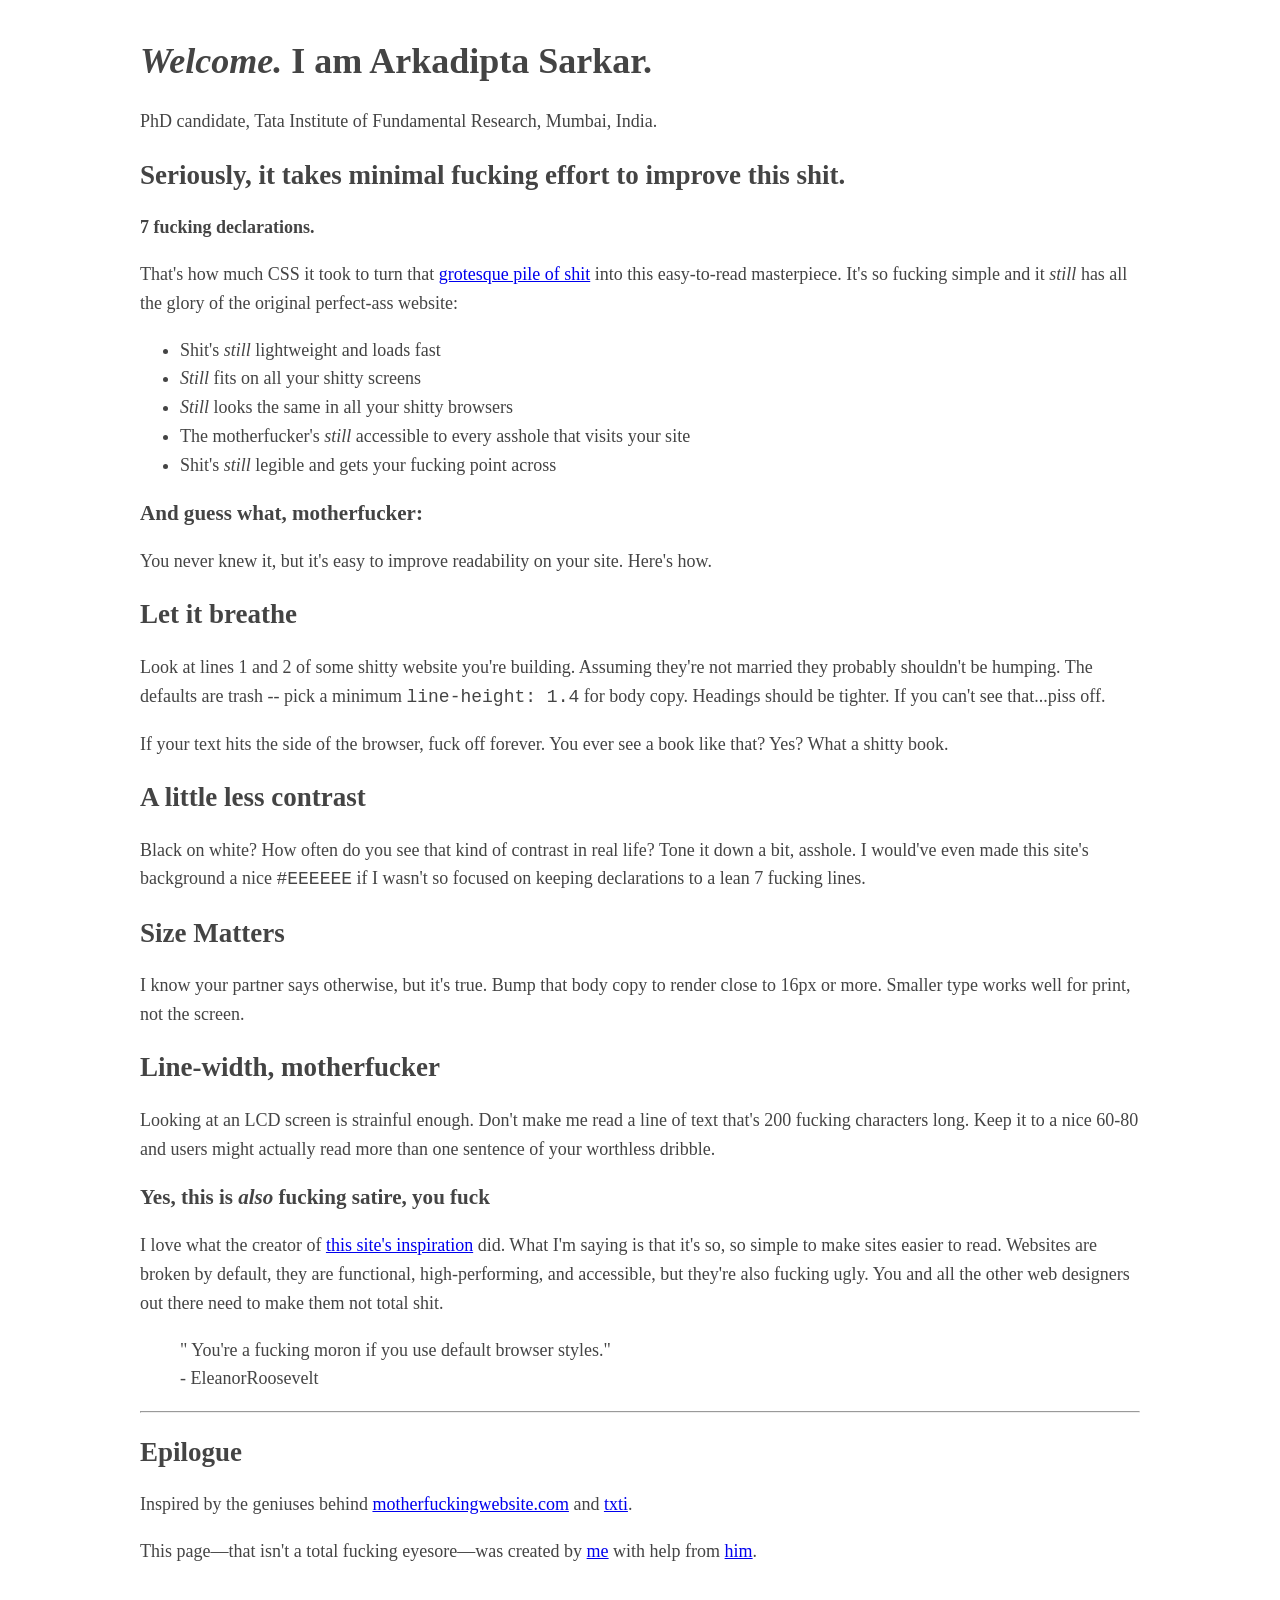
==== index.html @ 0a48359f "Some reformatting" ====
<!DOCTYPE html>
<html>
    <head>
        <meta charset="utf-8">
        <meta name="viewport" content="width=device-width, initial-scale=1">
        <title>
            Arkadipta Sarkar
        </title>
        <style type="text/css">body{margin:40px auto;max-width:1000px;line-height:1.6;font-size:18px;color:#444;padding:0 10px}h1,h2,h3{line-height:1.2}</style>
    </head>
    <body>
        <header>
            <h1>
                <em>Welcome.</em> I am Arkadipta Sarkar.
            </h1>
            <aside>
                PhD candidate, Tata Institute of Fundamental Research, Mumbai, India.
            </aside>
        </header>
        <h2>
            Seriously, it takes minimal fucking effort to improve this shit.
        </h2>
        <p>
            <strong>7 fucking declarations.</strong>
        </p>
        <p>
            That's how much CSS it took to turn that <a href="http://motherfuckingwebsite.com/">grotesque pile of shit</a> into this easy-to-read masterpiece. It's so fucking
            simple and it <em>still</em> has all the glory of the original perfect-ass website:
        </p>
        <ul>
            <li>
                Shit's <em>still</em> lightweight and loads fast
            </li>
            <li>
                <em>Still</em> fits on all your shitty screens
            </li>
            <li>
                <em>Still</em> looks the same in all your shitty browsers
            </li>
            <li>
                The motherfucker's <em>still</em> accessible to every asshole that visits your site
            </li>
            <li>
                Shit's <em>still</em> legible and gets your fucking point across</li>
        </ul>
        <h3>
            And guess what, motherfucker:
        </h3>
        <p>
            You never knew it, but it's easy to improve readability on your site. Here's how.
        </p>
        <h2>
            Let it breathe
        </h2>
        <p>
            Look at lines 1 and 2 of some shitty website you're building. Assuming they're not married they probably shouldn't be humping. The defaults are trash -- pick a minimum
            <code>line-height: 1.4</code> for body copy. Headings should be tighter. If you can't see that...piss off.
        </p>
        <p>If your text hits the side of the browser, fuck off forever. You ever see a book like that? Yes? What a shitty book.
        </p>
        <h2>
            A little less contrast
        </h2>
        <p>
            Black on white? How often do you see that kind of contrast in real life? Tone it down a bit, asshole. I would've even made this site's background a nice
            <code>#EEEEEE</code> if I wasn't so focused on keeping declarations to a lean 7 fucking lines.
        </p>
        <h2>
            Size Matters
        </h2>
        <p>
            I know your partner says otherwise, but it's true. Bump that body copy to render close to 16px or more. Smaller type works well for print, not the
            screen.
        </p>
        <h2>
            Line-width, motherfucker
        </h2>
        <p>
            Looking at an LCD screen is strainful enough. Don't make me read a line of text that's 200 fucking characters long. Keep it to a nice 60-80 and users might actually
            read more than one sentence of your worthless dribble.
        </p>
        <h3>
            Yes, this is <em>also</em> fucking satire, you fuck
        </h3>
        <p>
            I love what the creator of <a href="http://motherfuckingwebsite.com/">this site's inspiration</a> did. What I'm saying is that it's so, so simple to make sites easier
            to read. Websites are broken by default, they are functional, high-performing, and accessible, but they're also fucking ugly. You and all the other web designers out
            there need to make them not total shit.
        </p>
        <blockquote>"
            You're a fucking moron if you use default browser styles." <br> - EleanorRoosevelt
        </blockquote>
        <hr>
        <h2>
            Epilogue
        </h2>
        <p>
            Inspired by the geniuses behind <a href="http://motherfuckingwebsite.com/">motherfuckingwebsite.com</a> and <a href="http://txti.es">txti</a>.
        </p>
        <p>This page&mdash;that isn't a total fucking eyesore&mdash;was created by <a href="https://twitter.com/drew_mc">me</a> with help from
            <a href="https://twitter.com/gabehammersmith">him</a>.
            <script>
             (
                 function(i,s,o,g,r,a,m)
                 {
                     i['GoogleAnalyticsObject']=r;
                     i[r]=i[r]||function()
                     {
                         (i[r].q=i[r].q||[]).push(arguments)
                     },
                     i[r].l=1*newDate();a=s.createElement(o),m=s.getElementsByTagName(o)[0];
                     a.async=1;
                     a.src=g;
                     m.parentNode.insertBefore(a,m)
                 }
             )
             (window,document,'script','//www.google-analytics.com/analytics.js','ga');
             ga('create','UA-46163202-2','auto');
             ga('send','pageview');
            </script>
    </body>
</html>
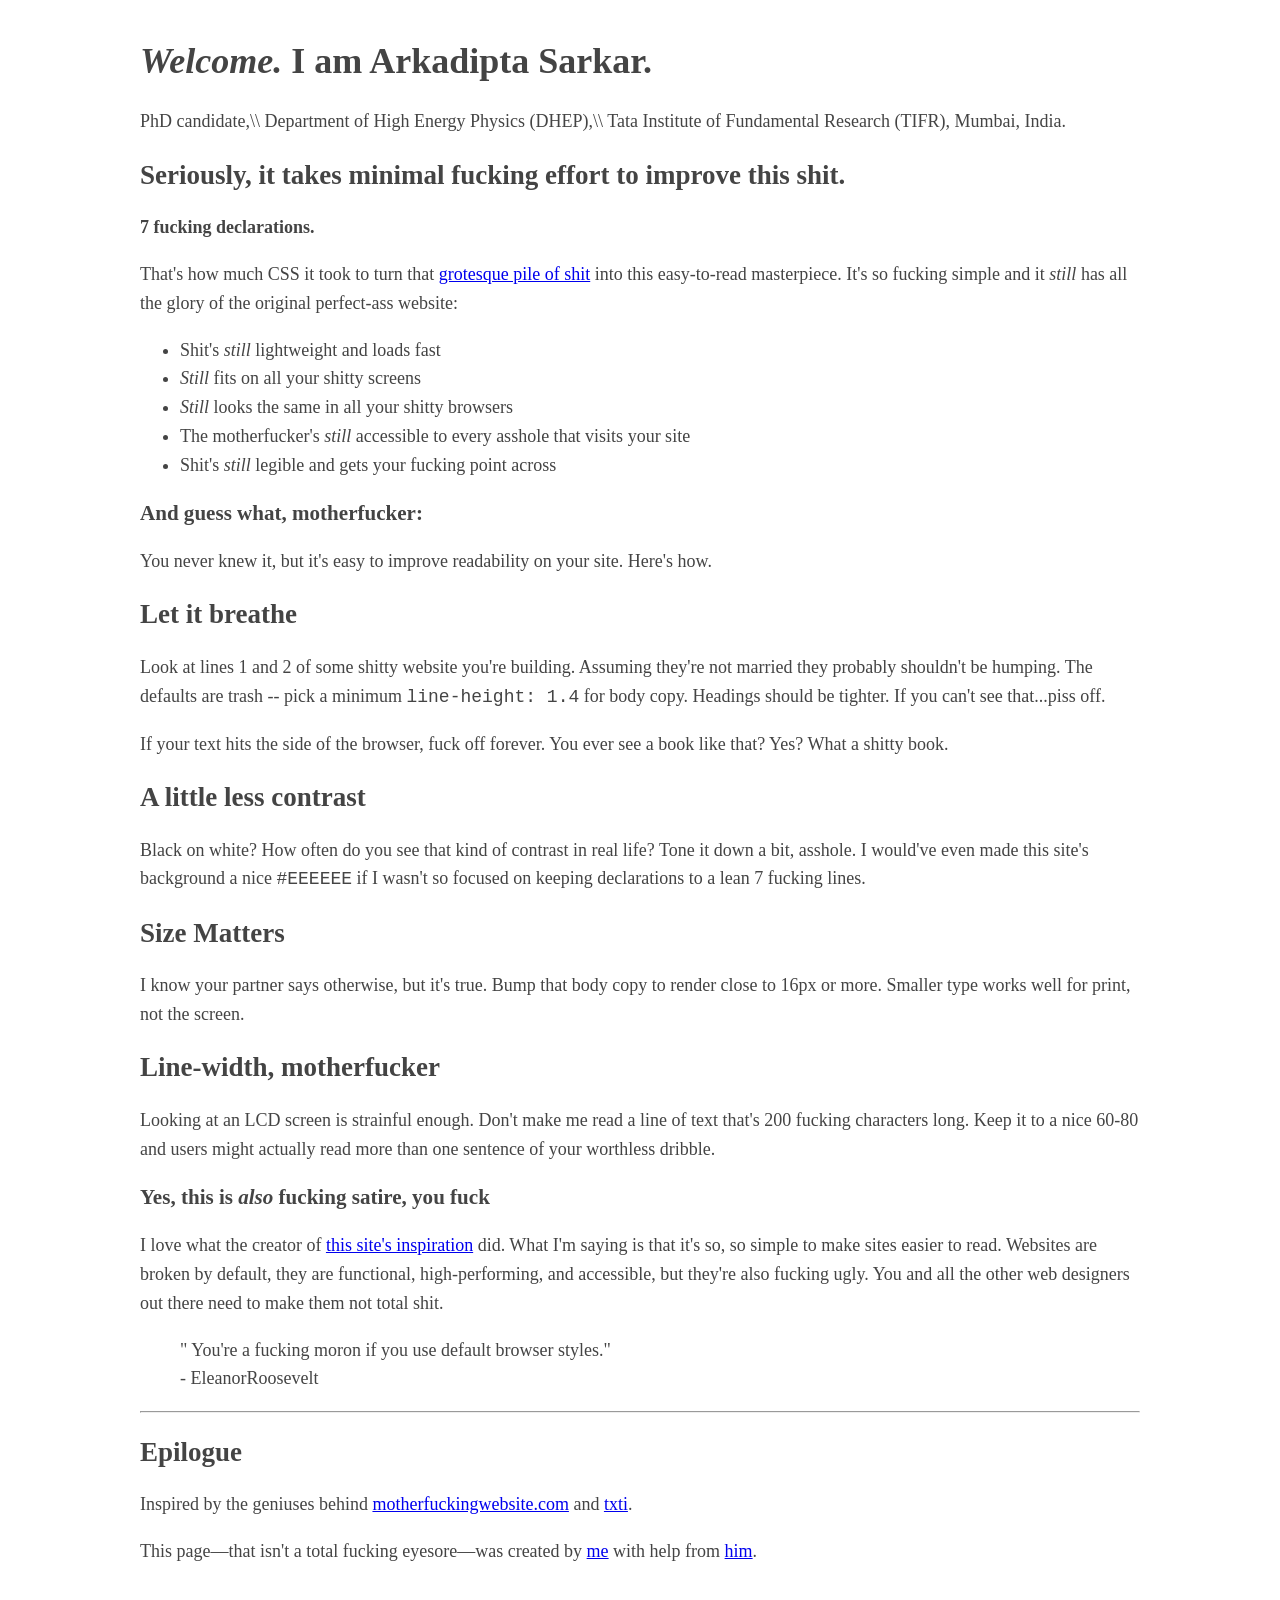
==== commit e6a3bd0e: "Some reformatting" ====
--- a/index.html
+++ b/index.html
@@ -14,7 +14,10 @@
                 <em>Welcome.</em> I am Arkadipta Sarkar.
             </h1>
             <aside>
-                PhD candidate, Tata Institute of Fundamental Research, Mumbai, India.
+                PhD candidate,\\
+                Department of High Energy Physics (DHEP),\\
+                Tata Institute of Fundamental Research (TIFR),
+                Mumbai, India.
             </aside>
         </header>
         <h2>
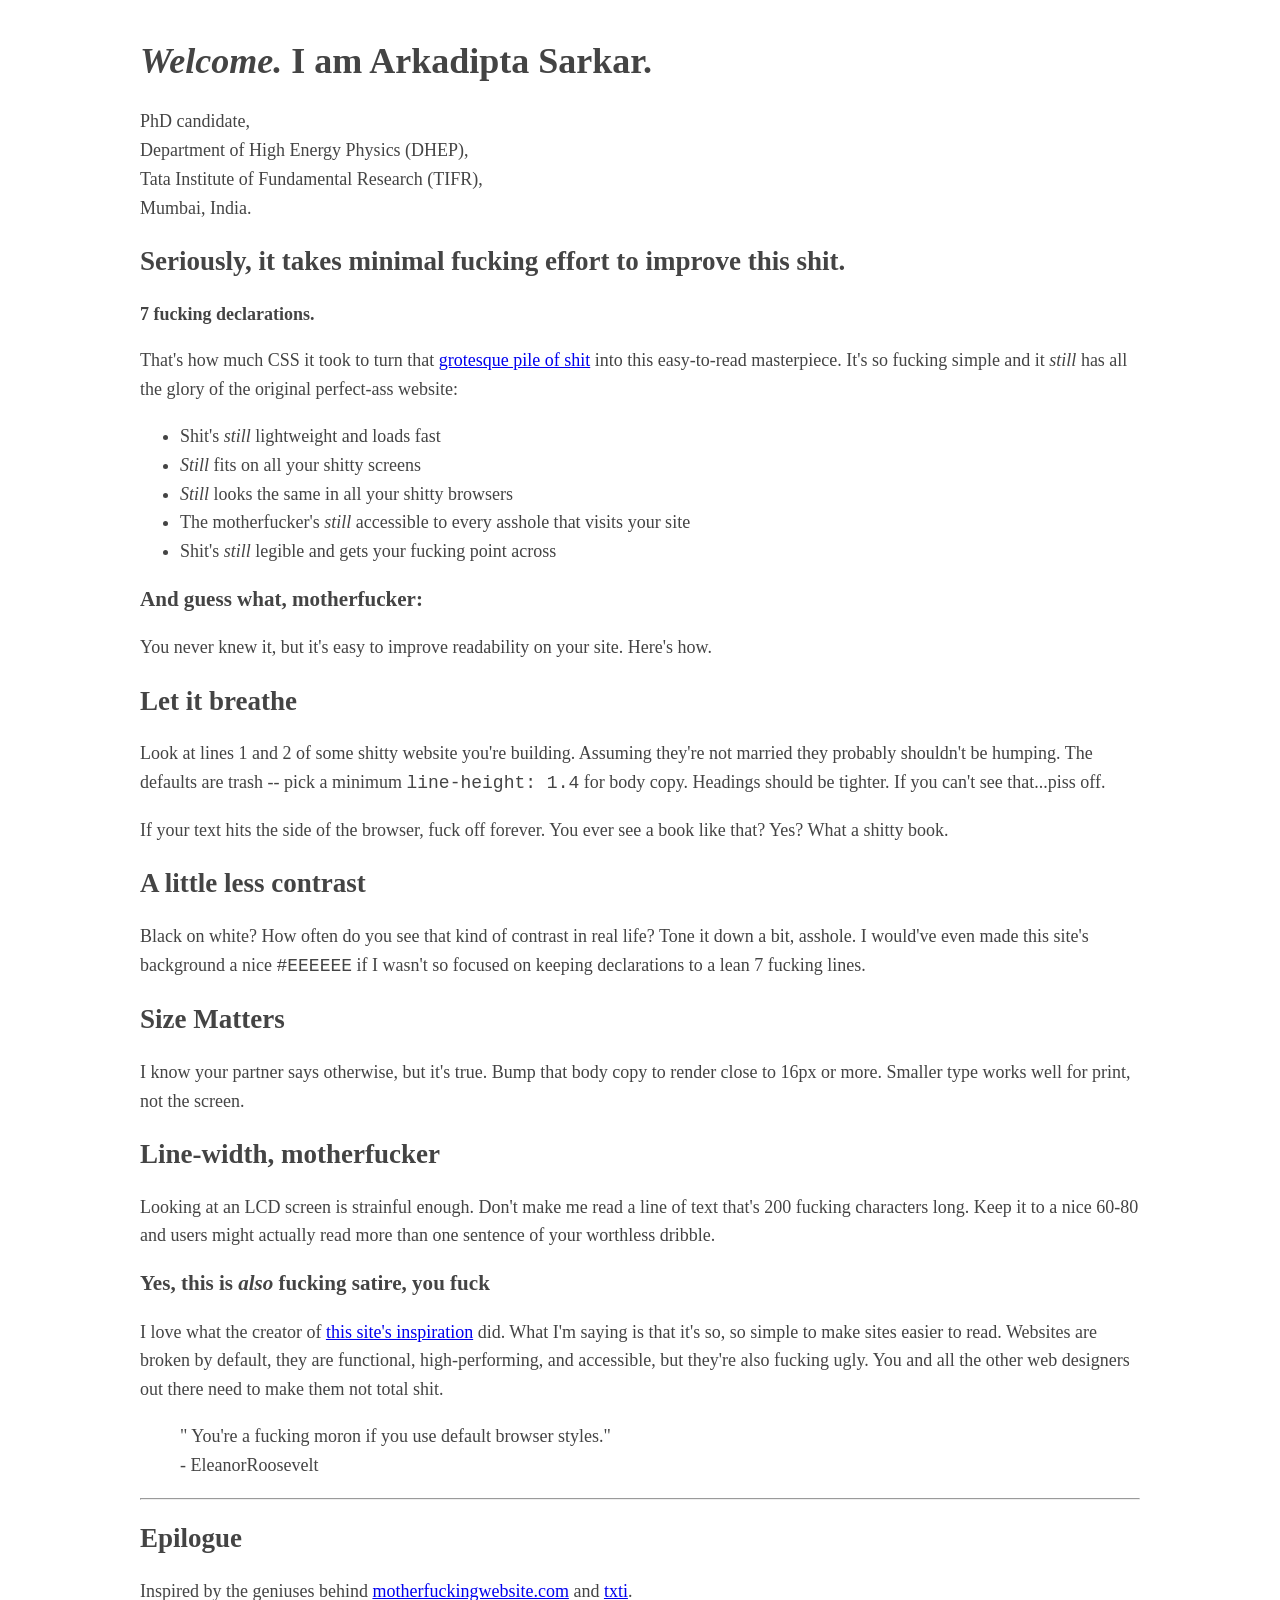
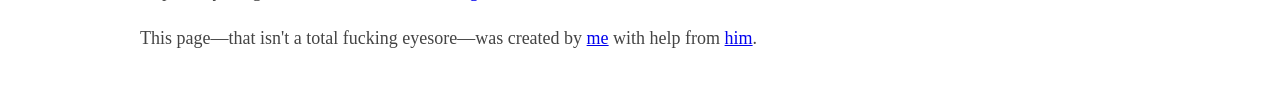
==== commit 9817390d: "Some reformatting" ====
--- a/index.html
+++ b/index.html
@@ -14,9 +14,9 @@
                 <em>Welcome.</em> I am Arkadipta Sarkar.
             </h1>
             <aside>
-                PhD candidate,\\
-                Department of High Energy Physics (DHEP),\\
-                Tata Institute of Fundamental Research (TIFR),
+                PhD candidate,<br>
+                Department of High Energy Physics (DHEP),<br>
+                Tata Institute of Fundamental Research (TIFR),<br>
                 Mumbai, India.
             </aside>
         </header>
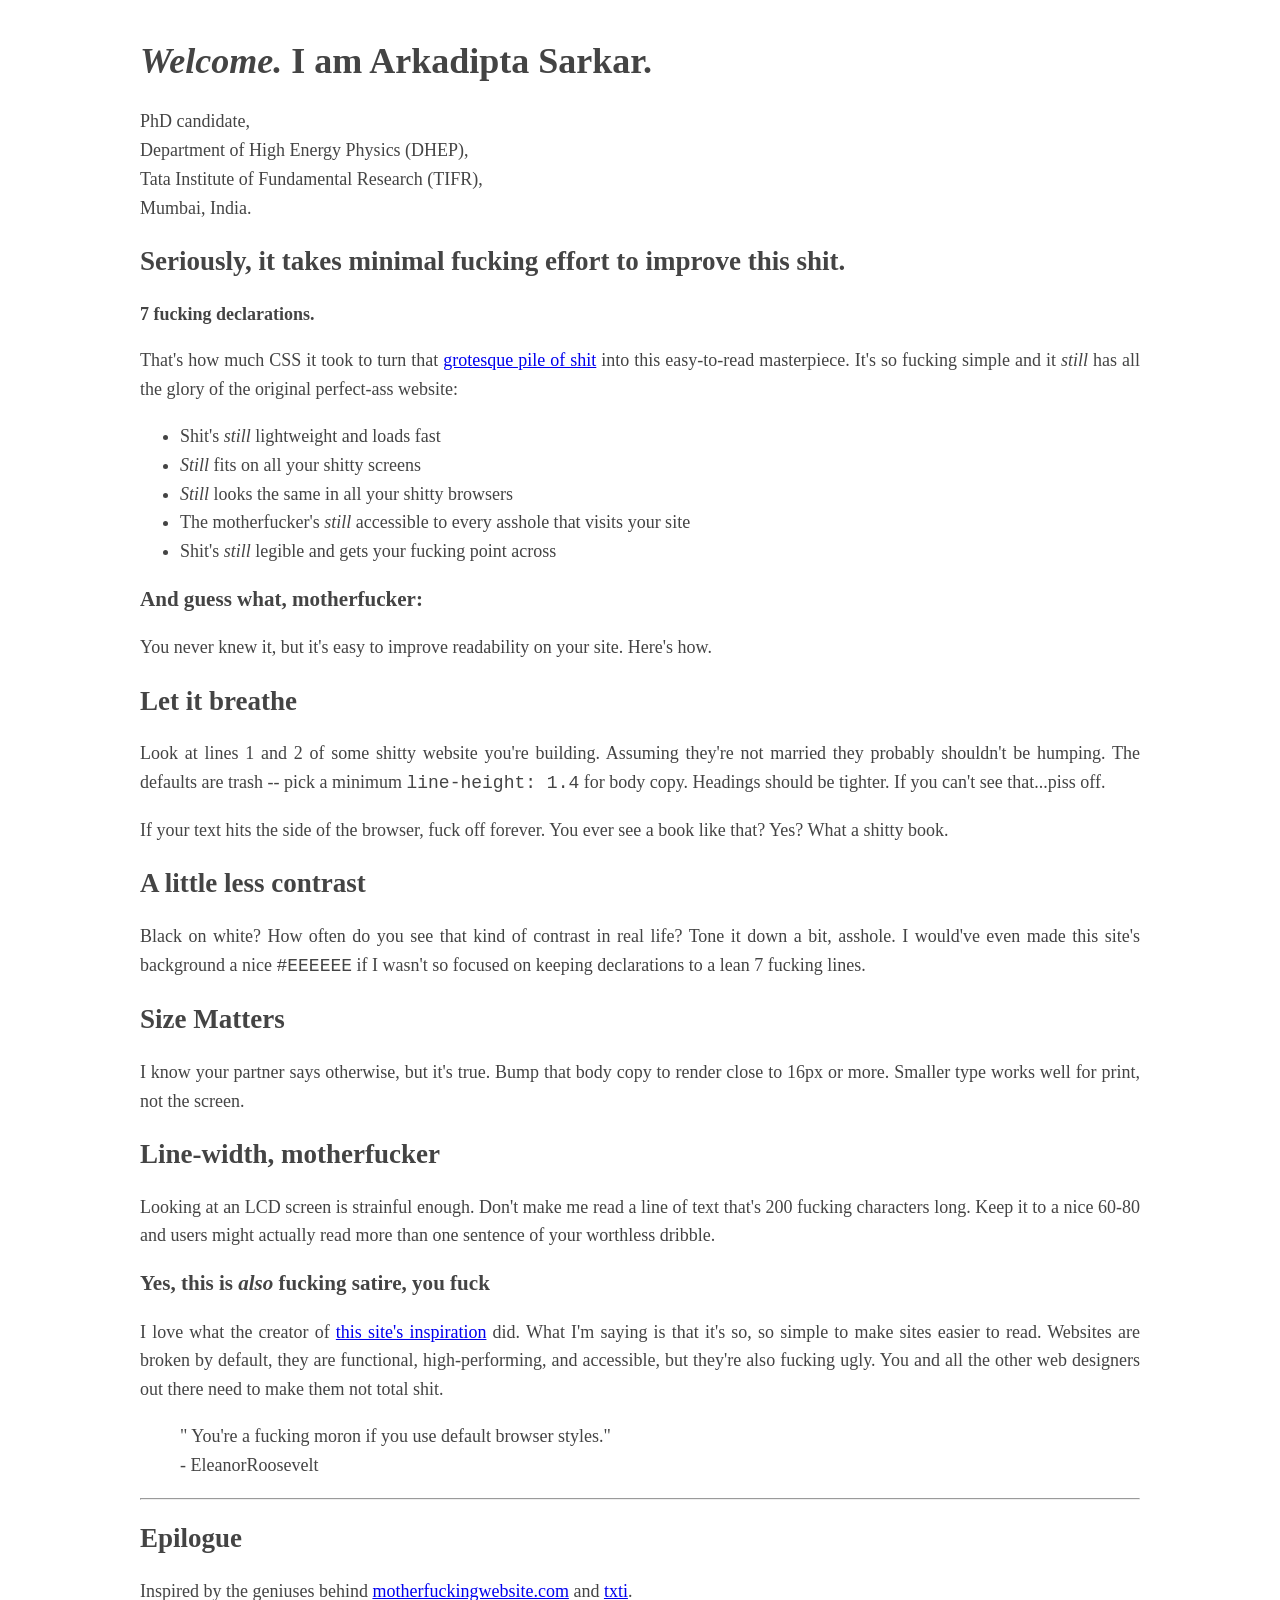
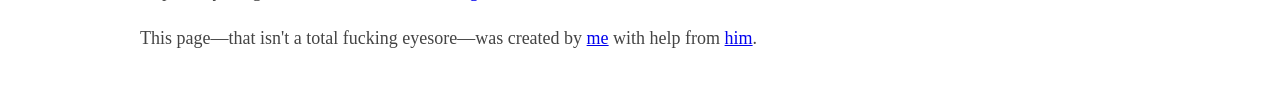
==== commit bc68bc80: "Some reformatting" ====
--- a/index.html
+++ b/index.html
@@ -26,7 +26,7 @@
         <p>
             <strong>7 fucking declarations.</strong>
         </p>
-        <p>
+        <p align="justify">
             That's how much CSS it took to turn that <a href="http://motherfuckingwebsite.com/">grotesque pile of shit</a> into this easy-to-read masterpiece. It's so fucking
             simple and it <em>still</em> has all the glory of the original perfect-ass website:
         </p>
@@ -55,37 +55,37 @@
         <h2>
             Let it breathe
         </h2>
-        <p>
+        <p align="justify">
             Look at lines 1 and 2 of some shitty website you're building. Assuming they're not married they probably shouldn't be humping. The defaults are trash -- pick a minimum
             <code>line-height: 1.4</code> for body copy. Headings should be tighter. If you can't see that...piss off.
         </p>
-        <p>If your text hits the side of the browser, fuck off forever. You ever see a book like that? Yes? What a shitty book.
+        <p align="justify">If your text hits the side of the browser, fuck off forever. You ever see a book like that? Yes? What a shitty book.
         </p>
         <h2>
             A little less contrast
         </h2>
-        <p>
+        <p align="justify">
             Black on white? How often do you see that kind of contrast in real life? Tone it down a bit, asshole. I would've even made this site's background a nice
             <code>#EEEEEE</code> if I wasn't so focused on keeping declarations to a lean 7 fucking lines.
         </p>
         <h2>
             Size Matters
         </h2>
-        <p>
+        <p align="justify">
             I know your partner says otherwise, but it's true. Bump that body copy to render close to 16px or more. Smaller type works well for print, not the
             screen.
         </p>
         <h2>
             Line-width, motherfucker
         </h2>
-        <p>
+        <p align="justify">
             Looking at an LCD screen is strainful enough. Don't make me read a line of text that's 200 fucking characters long. Keep it to a nice 60-80 and users might actually
             read more than one sentence of your worthless dribble.
         </p>
         <h3>
             Yes, this is <em>also</em> fucking satire, you fuck
         </h3>
-        <p>
+        <p align="justify">
             I love what the creator of <a href="http://motherfuckingwebsite.com/">this site's inspiration</a> did. What I'm saying is that it's so, so simple to make sites easier
             to read. Websites are broken by default, they are functional, high-performing, and accessible, but they're also fucking ugly. You and all the other web designers out
             there need to make them not total shit.
@@ -100,7 +100,8 @@
         <p>
             Inspired by the geniuses behind <a href="http://motherfuckingwebsite.com/">motherfuckingwebsite.com</a> and <a href="http://txti.es">txti</a>.
         </p>
-        <p>This page&mdash;that isn't a total fucking eyesore&mdash;was created by <a href="https://twitter.com/drew_mc">me</a> with help from
+        <p align="justify">
+            This page&mdash;that isn't a total fucking eyesore&mdash;was created by <a href="https://twitter.com/drew_mc">me</a> with help from
             <a href="https://twitter.com/gabehammersmith">him</a>.
             <script>
              (
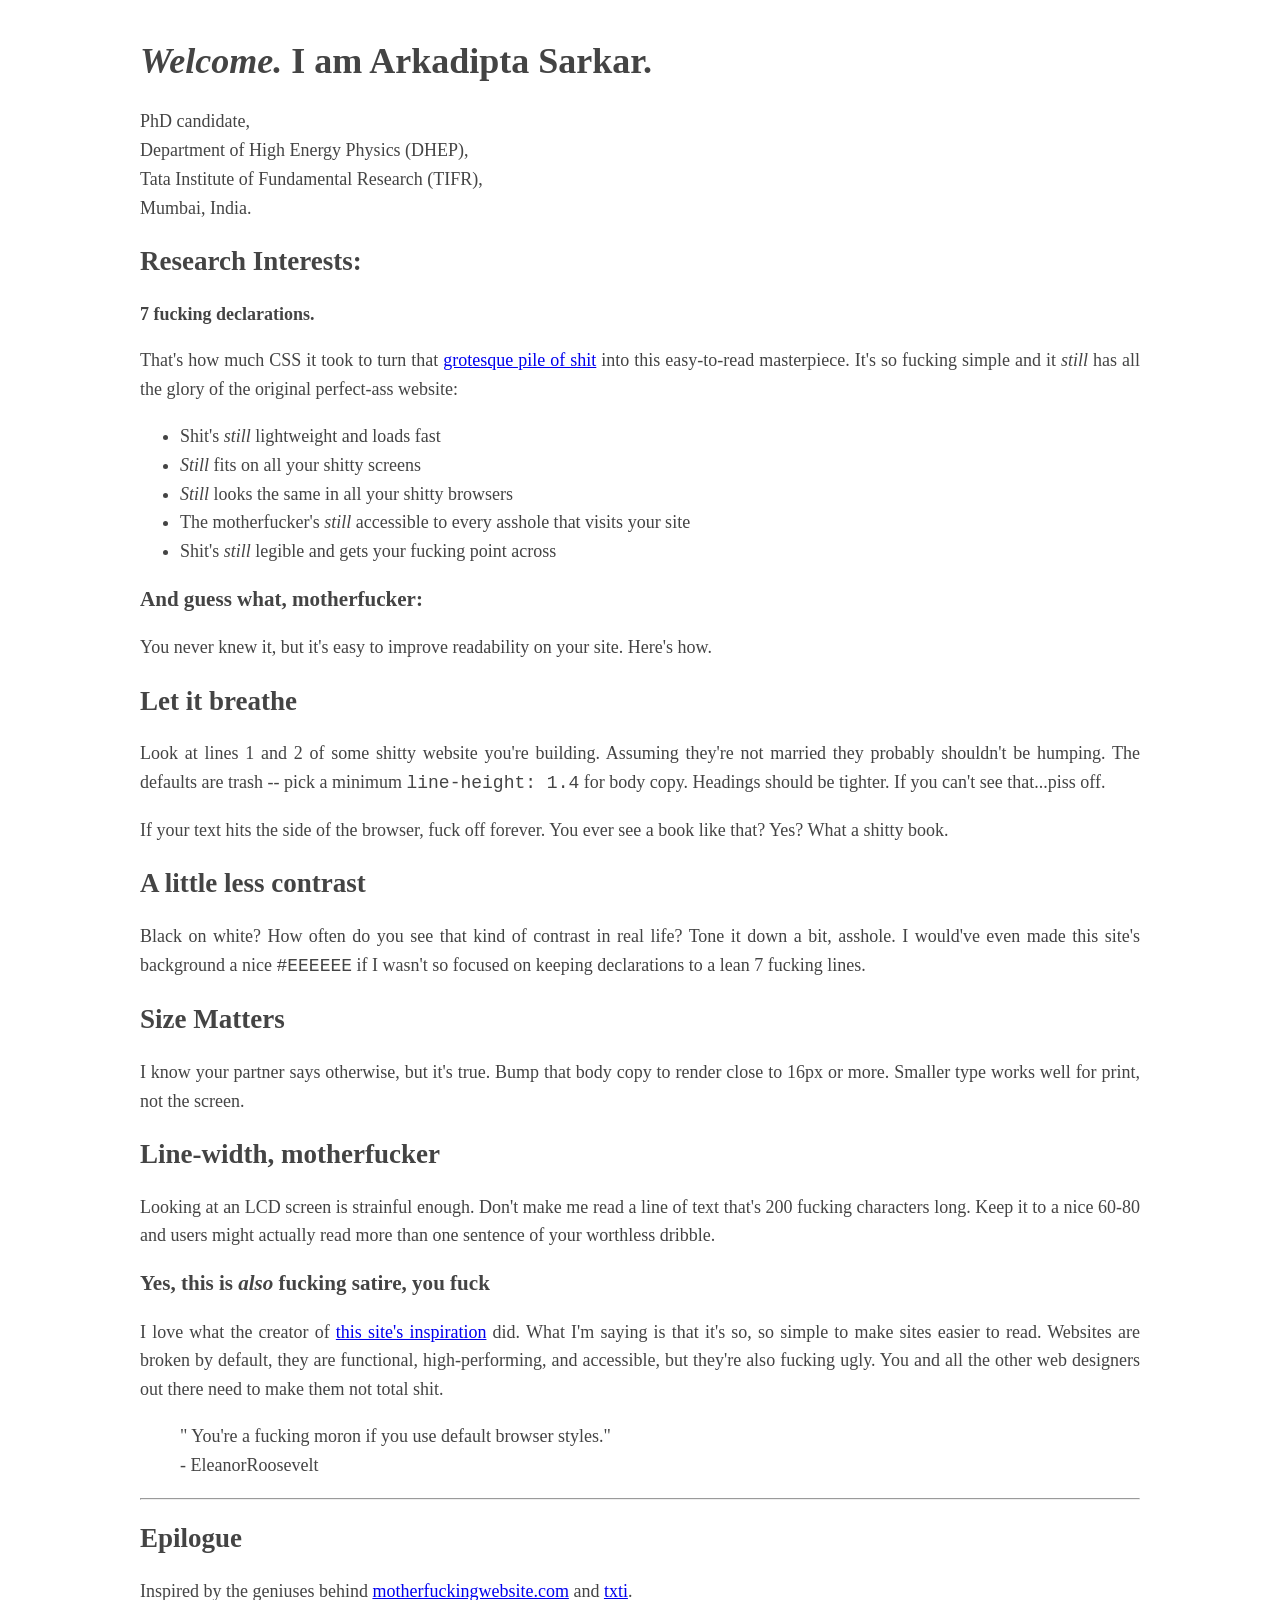
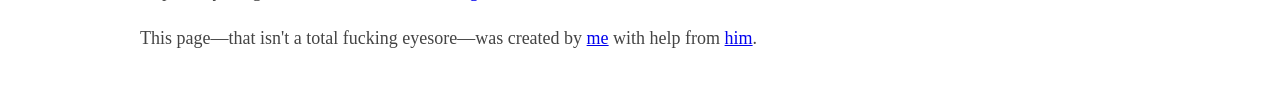
==== commit ba24e5ce: "Some reformatting" ====
--- a/index.html
+++ b/index.html
@@ -21,7 +21,7 @@
             </aside>
         </header>
         <h2>
-            Seriously, it takes minimal fucking effort to improve this shit.
+            Research Interests:
         </h2>
         <p>
             <strong>7 fucking declarations.</strong>
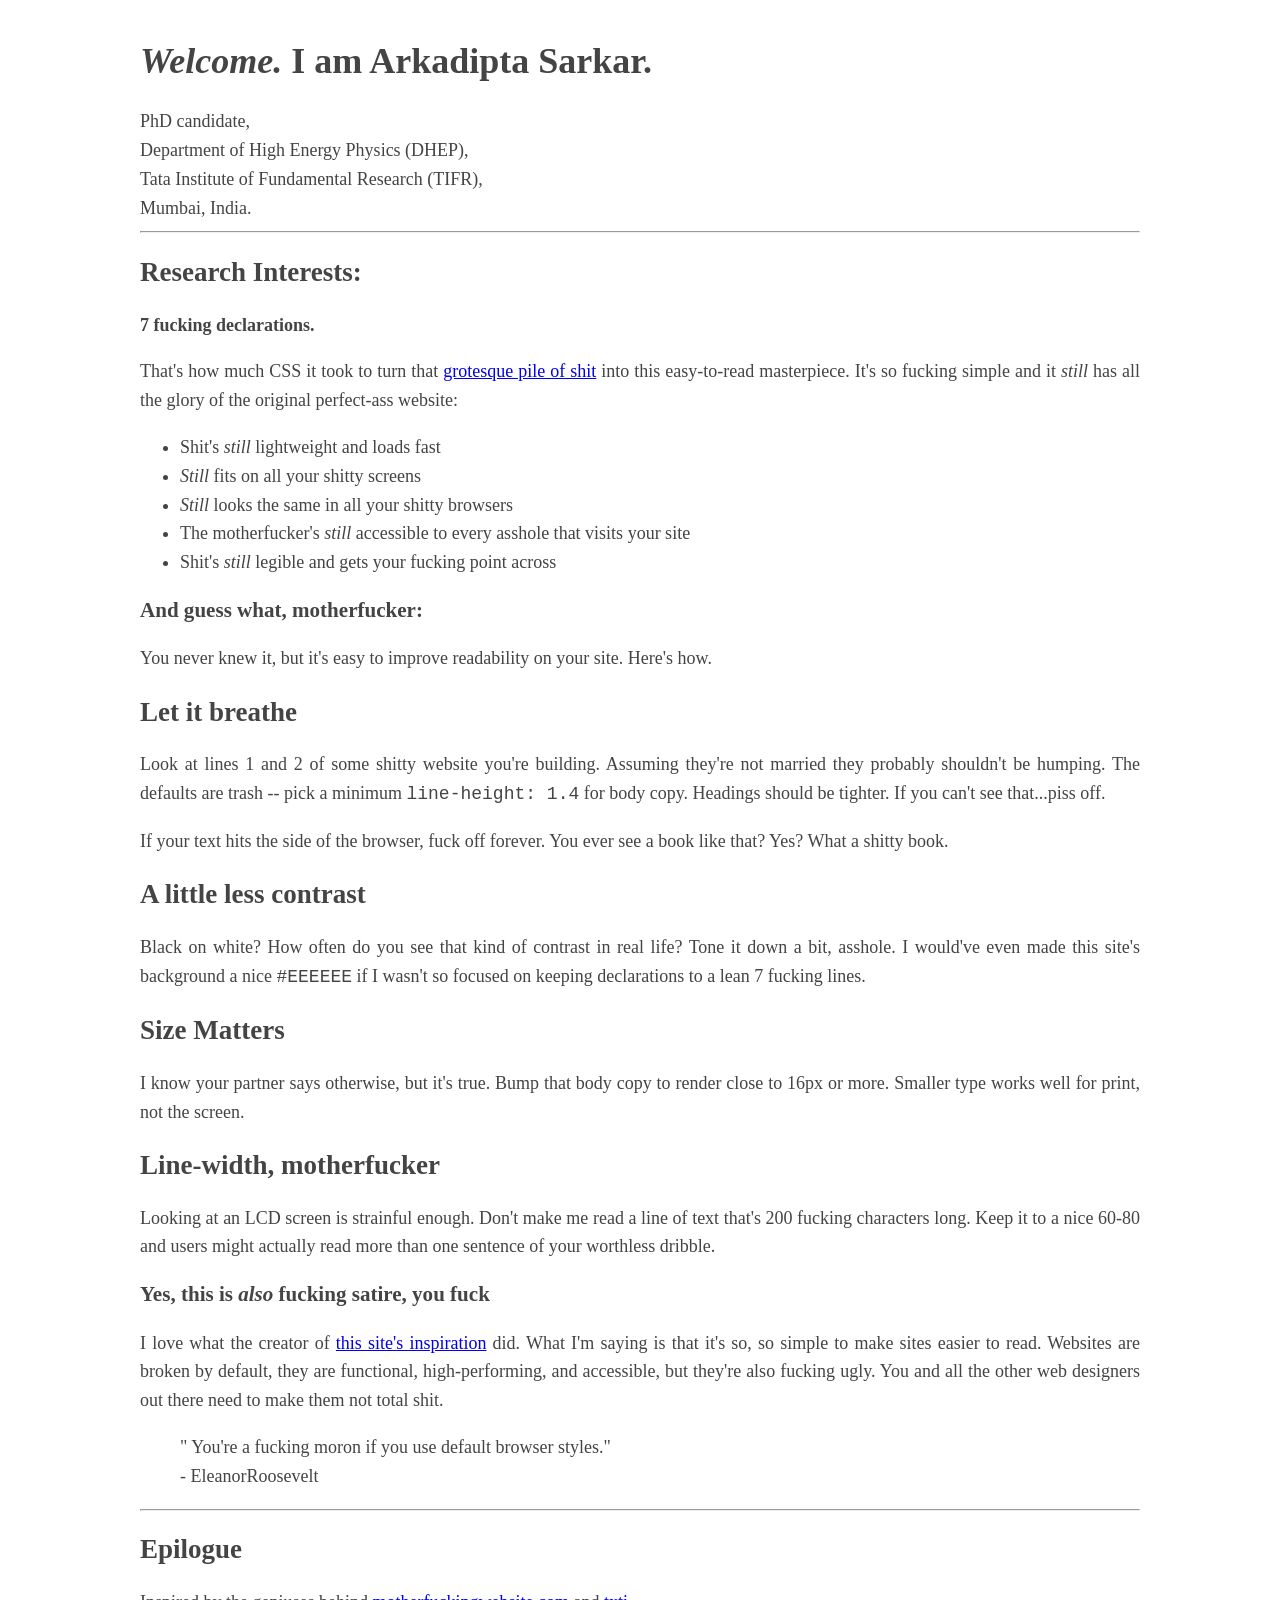
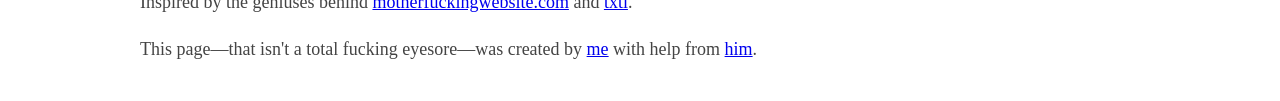
==== commit c15b5a1b: "Some reformatting" ====
--- a/index.html
+++ b/index.html
@@ -20,6 +20,7 @@
                 Mumbai, India.
             </aside>
         </header>
+        <hr>
         <h2>
             Research Interests:
         </h2>
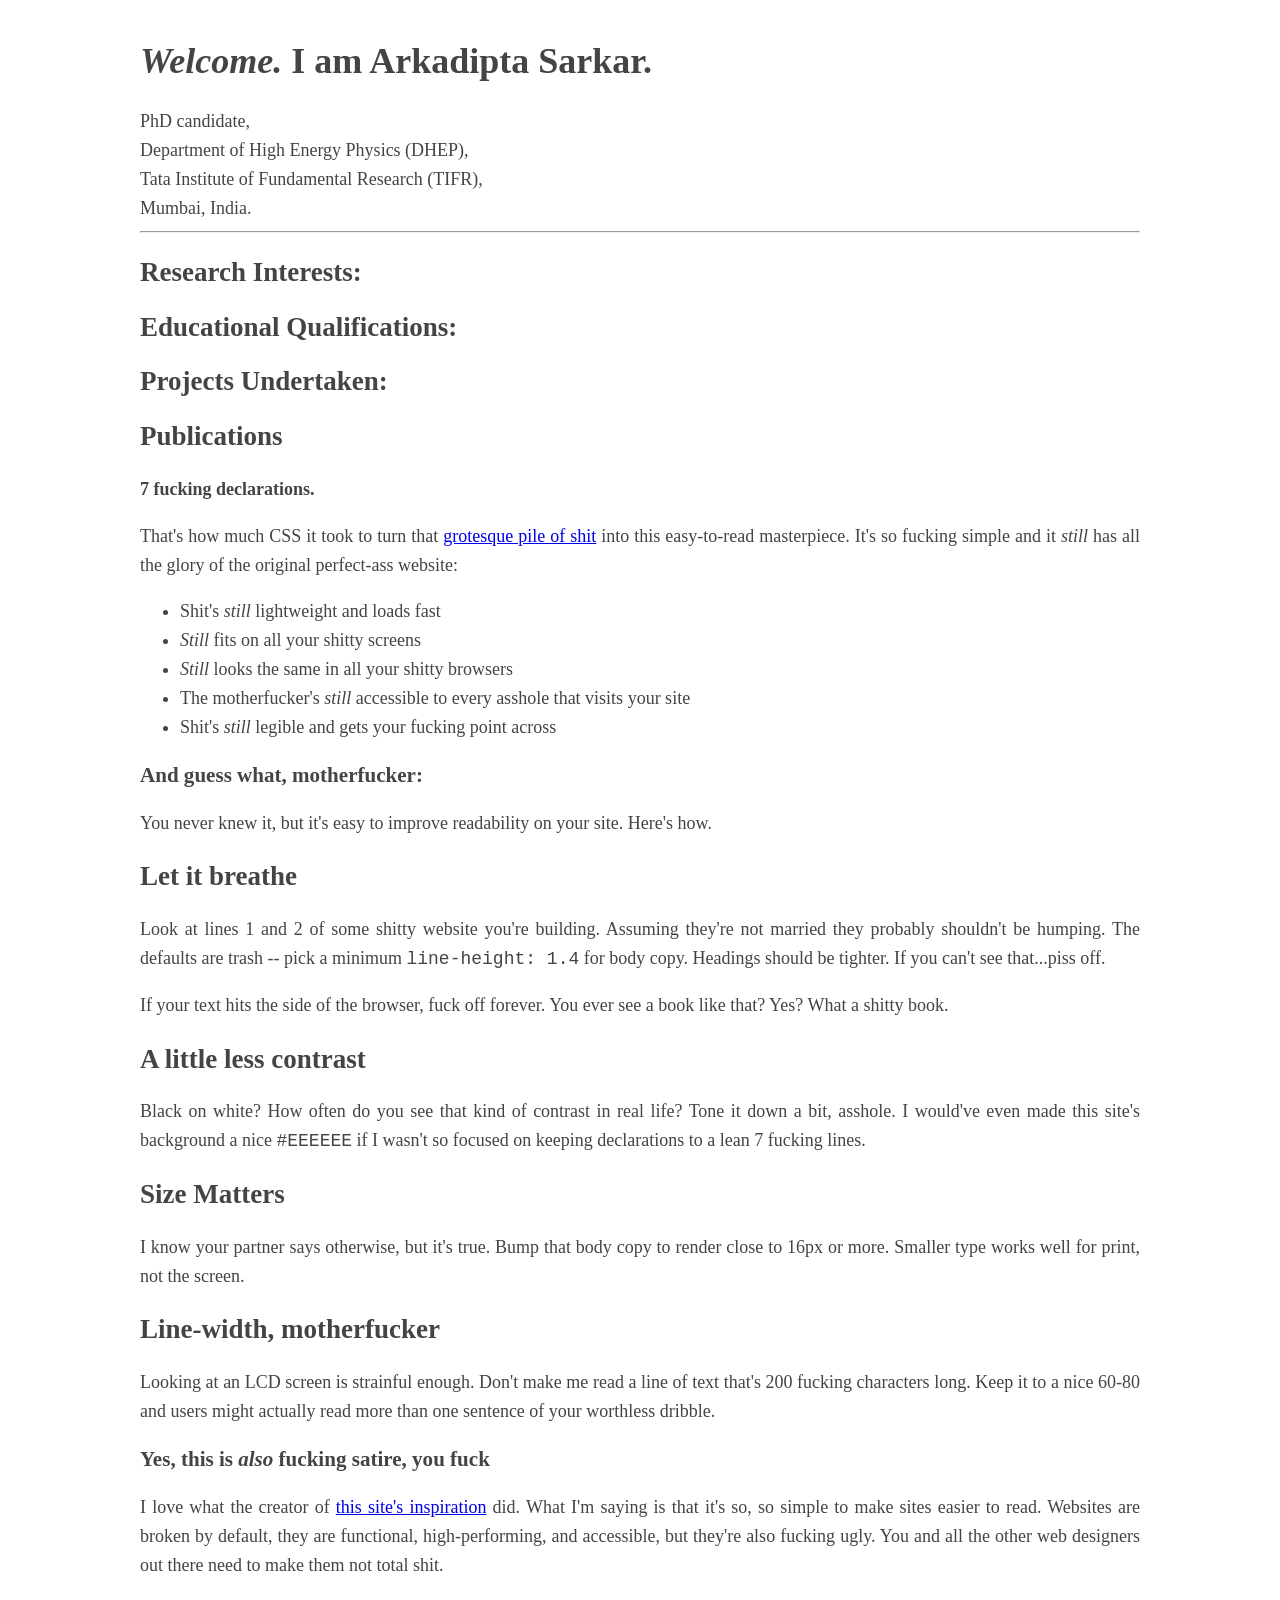
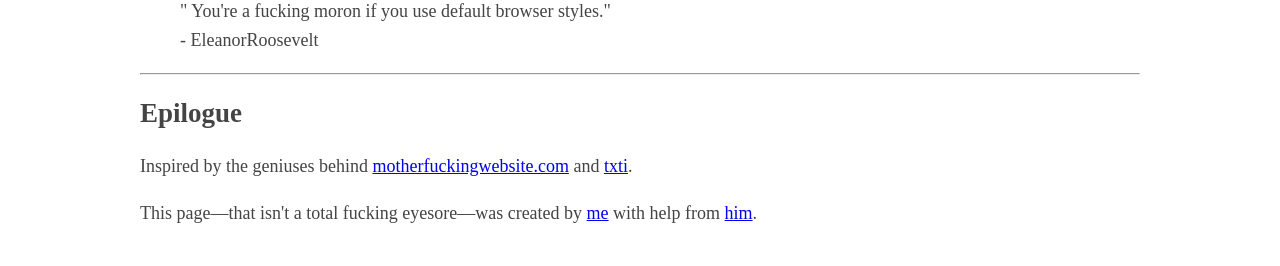
==== commit f246de9e: "Some reformatting" ====
--- a/index.html
+++ b/index.html
@@ -23,6 +23,15 @@
         <hr>
         <h2>
             Research Interests:
+        </h2>
+        <h2>
+            Educational Qualifications:
+        </h2>
+        <h2>
+            Projects Undertaken:
+        </h2>
+        <h2>
+            Publications
         </h2>
         <p>
             <strong>7 fucking declarations.</strong>
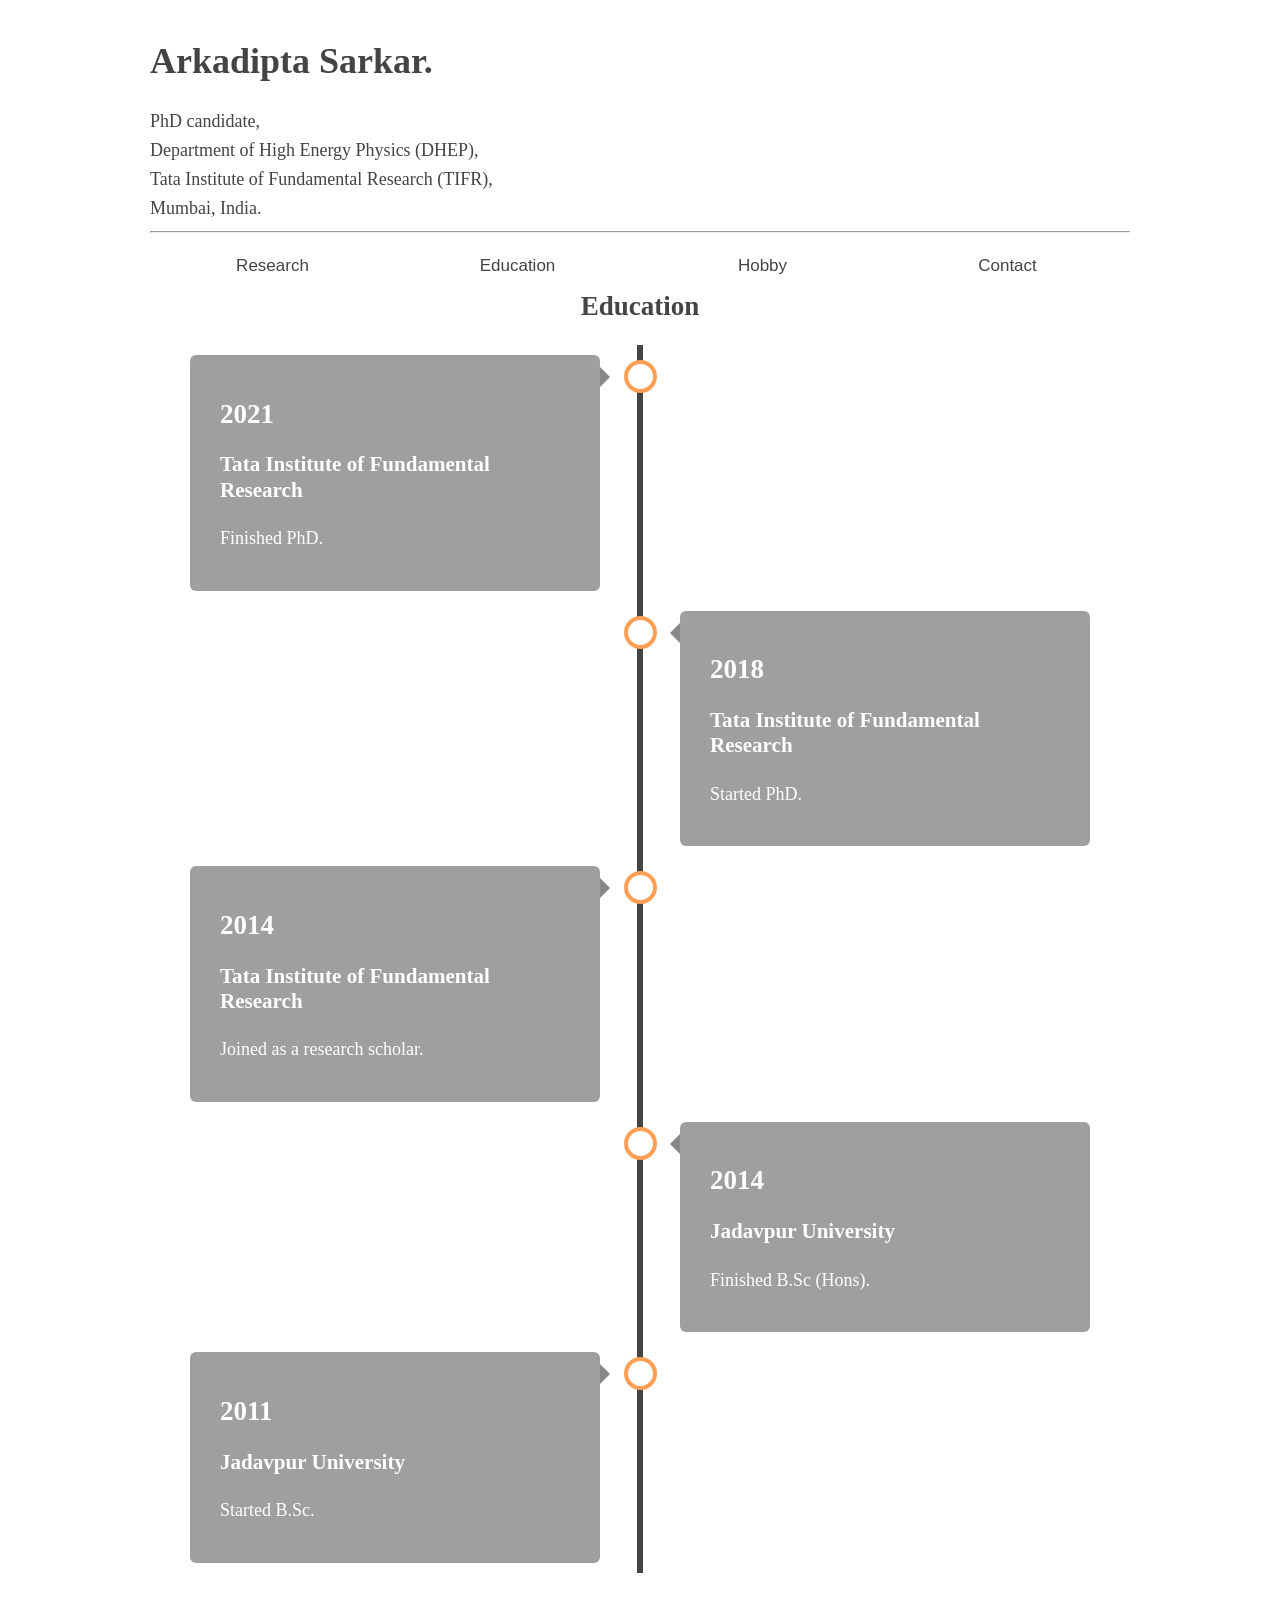
==== commit ace538a2: "Updated content" ====
--- a/index.html
+++ b/index.html
@@ -6,12 +6,12 @@
         <title>
             Arkadipta Sarkar
         </title>
-        <style type="text/css">body{margin:40px auto;max-width:1000px;line-height:1.6;font-size:18px;color:#444;padding:0 10px}h1,h2,h3{line-height:1.2}</style>
+        <link rel="stylesheet" href="stylesheet.css">
     </head>
     <body>
         <header>
             <h1>
-                <em>Welcome.</em> I am Arkadipta Sarkar.
+                Arkadipta Sarkar.
             </h1>
             <aside>
                 PhD candidate,<br>
@@ -21,116 +21,106 @@
             </aside>
         </header>
         <hr>
-        <h2>
-            Research Interests:
-        </h2>
-        <h2>
-            Educational Qualifications:
-        </h2>
-        <h2>
-            Projects Undertaken:
-        </h2>
-        <h2>
-            Publications
-        </h2>
-        <p>
-            <strong>7 fucking declarations.</strong>
-        </p>
-        <p align="justify">
-            That's how much CSS it took to turn that <a href="http://motherfuckingwebsite.com/">grotesque pile of shit</a> into this easy-to-read masterpiece. It's so fucking
-            simple and it <em>still</em> has all the glory of the original perfect-ass website:
-        </p>
-        <ul>
-            <li>
-                Shit's <em>still</em> lightweight and loads fast
-            </li>
-            <li>
-                <em>Still</em> fits on all your shitty screens
-            </li>
-            <li>
-                <em>Still</em> looks the same in all your shitty browsers
-            </li>
-            <li>
-                The motherfucker's <em>still</em> accessible to every asshole that visits your site
-            </li>
-            <li>
-                Shit's <em>still</em> legible and gets your fucking point across</li>
-        </ul>
-        <h3>
-            And guess what, motherfucker:
-        </h3>
-        <p>
-            You never knew it, but it's easy to improve readability on your site. Here's how.
-        </p>
-        <h2>
-            Let it breathe
-        </h2>
-        <p align="justify">
-            Look at lines 1 and 2 of some shitty website you're building. Assuming they're not married they probably shouldn't be humping. The defaults are trash -- pick a minimum
-            <code>line-height: 1.4</code> for body copy. Headings should be tighter. If you can't see that...piss off.
-        </p>
-        <p align="justify">If your text hits the side of the browser, fuck off forever. You ever see a book like that? Yes? What a shitty book.
-        </p>
-        <h2>
-            A little less contrast
-        </h2>
-        <p align="justify">
-            Black on white? How often do you see that kind of contrast in real life? Tone it down a bit, asshole. I would've even made this site's background a nice
-            <code>#EEEEEE</code> if I wasn't so focused on keeping declarations to a lean 7 fucking lines.
-        </p>
-        <h2>
-            Size Matters
-        </h2>
-        <p align="justify">
-            I know your partner says otherwise, but it's true. Bump that body copy to render close to 16px or more. Smaller type works well for print, not the
-            screen.
-        </p>
-        <h2>
-            Line-width, motherfucker
-        </h2>
-        <p align="justify">
-            Looking at an LCD screen is strainful enough. Don't make me read a line of text that's 200 fucking characters long. Keep it to a nice 60-80 and users might actually
-            read more than one sentence of your worthless dribble.
-        </p>
-        <h3>
-            Yes, this is <em>also</em> fucking satire, you fuck
-        </h3>
-        <p align="justify">
-            I love what the creator of <a href="http://motherfuckingwebsite.com/">this site's inspiration</a> did. What I'm saying is that it's so, so simple to make sites easier
-            to read. Websites are broken by default, they are functional, high-performing, and accessible, but they're also fucking ugly. You and all the other web designers out
-            there need to make them not total shit.
-        </p>
-        <blockquote>"
-            You're a fucking moron if you use default browser styles." <br> - EleanorRoosevelt
-        </blockquote>
-        <hr>
-        <h2>
-            Epilogue
-        </h2>
-        <p>
-            Inspired by the geniuses behind <a href="http://motherfuckingwebsite.com/">motherfuckingwebsite.com</a> and <a href="http://txti.es">txti</a>.
-        </p>
-        <p align="justify">
-            This page&mdash;that isn't a total fucking eyesore&mdash;was created by <a href="https://twitter.com/drew_mc">me</a> with help from
-            <a href="https://twitter.com/gabehammersmith">him</a>.
+                <button class="tablink active" onclick="openPage('Research', this, '#999')">Research</button>
+                <button class="tablink" onclick="openPage('Education', this, '#999')" id="defaultOpen">Education</button>
+                <button class="tablink" onclick="openPage('Hobby', this, '#999')">Hobby</button>
+                <button class="tablink" onclick="openPage('Contact', this, '#999')">Contact</button>
+                <div id="Research" class="tabcontent" style="display:block">
+                    <h2>
+                        Overview:
+                    </h2>
+                    <p align="justify">
+                        I am a graduate student in the field of Hight Energy Astrophysics. My work mostly focus on understanding the Very High Energy (VHE) emissions from
+                        <a href="https://en.wikipedia.org/wiki/Active_galactic_nucleus">Active Galactic Nuclei</a>. My work is broadly divided into two parts. Firstly, I am
+                        involved in the study of high energy emissions from <a href="https://en.wikipedia.org/wiki/Blazar">Blazars</a>, a subclass of AGN. Secondly, I am also
+                        involved in the simulations and testing of an upcomming Gamma-ray telescope to be situated at
+                        <a href="https://geohack.toolforge.org/geohack.php?pagename=Mount_Abu&params=24.5925_N_72.7083_E_type:city(22943)_region:IN-RJ">Mt. Abu</a>.
+                    </p>
+                    <h2>
+                        Publications:
+                    </h2>
+                    <ol>
+                        <li>Chitnis V.R., Upadhaya, S.S., Goethe, K., et al. "SiPM Based Imaging Camera for 4m Class Telescope", (2021), <i>PoS</i>, ICRC2021, 719
+                            <a href="https://doi.org/10.22323/1.395.0719">[Article]</a>[ArXiv]</li>
+                        <li>Chatterjee A., Roy A., <b>Sarkar A.</b>, and Chitnis V. R., "Temporal and Spectral Study of PKS B1222+216 Flares in 2014", (2021), <i>MNRAS</i>,
+                            2, 1986 <a href="https://doi.org/10.1093/mnras/stab2747">[Article]</a> <a href="https://arxiv.org/abs/2105.10891">[ArXiv]</a></li>
+                        <li>Roy A., Patel S. R., <b>Sarkar A.</b>, et al., "Multiwavelength Study of Quiescent States of Brightest Blazars detected by <i>Fermi</i>-LAT", (2021),
+                            <i>MNRAS</i>, <b>504</b>, 1, 1103 <a href="https://doi.org/10.1093/mnras/stab975">[Article]</a> <a href="https://arxiv.org/abs/2104.08566">[ArXiv]</a></li>
+                        <li><strong>Sarkar A.</strong>, Gupta A. C., Chitnis V. R. and, Wiita P. J., "Multiwaveband quasi-periodic oscillation in the
+                            blazar 3C 454.3", (2021), <i>MNRAS</i>, <b>501</b>, 50 <a href="https://doi.org/10.1093/mnras/staa3211">[Article]</a>
+                            <a href="https://arxiv.org/abs/2003.01911">[ArXiv]</a> </li>
+                        <li>Kushwaha P., <b>Sarkar A.</b>, Gupta A. C., et al., "A possible γ-ray quasi-periodic oscillation of ∼314 days in the blazar OJ 287", (2020),
+                            <i>MNRAS</i>, <b>499</b>, 653 <a href="https://doi.org/10.1093/mnras/staa2899">[Article]</a><a href="https://arxiv.org/abs/2009.13754">[ArXiv]</a></li>
+                        <li><strong>Sarkar A.</strong>, Kushwaha P., Gupta A. C., et al., "Multi-waveband quasi-periodic oscillations in the light curves of blazar CTA 102
+                            during its 2016–2017 optical outburst", (2020), <i>A&A</i>, <b>642</b>, A129 <a href="https://doi.org/10.1051/0004-6361/202038052">[Article]</a>
+                            <a href="https://arxiv.org/abs/2010.07136">[ArXiv]</a></li>
+                        <li><strong>Sarkar A.</strong>, Chitnis V. R., Gupta A. C., et al., "Long-term Variability and Correlation Study of the Blazar 3C 454.3 in the Radio,
+                            NIR, and Optical Wavebands", (2019), <i>ApJ</i>, <b>887</b>, 185 <a href="https://doi.org/10.3847/1538-4357/ab5281">[Article]</a>
+                            <a href="https://arxiv.org/abs/1910.14329">[ArXiv]</a></li>
+                    </ol>
+                </div>
+                <div>
+                    <h2 align="center">
+                        Education
+                    </h2>
+                     <div class="timeline">
+                         <div class="container left">
+                             <div class="content">
+                                 <h2>2021</h2>
+                                 <h3>Tata Institute of Fundamental Research</h3>
+                                 <p>Finished PhD.</p>
+                             </div>
+                         </div>
+                         <div class="container right">
+                             <div class="content">
+                                 <h2>2018</h2>
+                                 <h3>Tata Institute of Fundamental Research</h3>
+                                 <p>Started PhD.</p>
+                             </div>
+                         </div>
+                         <div class="container left">
+                             <div class="content">
+                                 <h2>2014</h2>
+                                 <h3>Tata Institute of Fundamental Research</h3>
+                                 <p>Joined as a research scholar.</p>
+                             </div>
+                         </div>
+                         <div class="container right">
+                             <div class="content">
+                                 <h2>2014</h2>
+                                 <h3>Jadavpur University</h3>
+                                 <p>Finished B.Sc (Hons).</p>
+                             </div>
+                         </div>
+                         <div class="container left">
+                             <div class="content">
+                                 <h2>2011</h2>
+                                 <h3>Jadavpur University</h3>
+                                 <p>Started B.Sc.</p>
+                             </div>
+                         </div>
+
+                     </div>
+                </div>
+
             <script>
-             (
-                 function(i,s,o,g,r,a,m)
-                 {
-                     i['GoogleAnalyticsObject']=r;
-                     i[r]=i[r]||function()
-                     {
-                         (i[r].q=i[r].q||[]).push(arguments)
-                     },
-                     i[r].l=1*newDate();a=s.createElement(o),m=s.getElementsByTagName(o)[0];
-                     a.async=1;
-                     a.src=g;
-                     m.parentNode.insertBefore(a,m)
+             function openPage(pageName,elmnt,color) {
+                 var i, tabcontent, tablinks;
+                 tabcontent = document.getElementsByClassName("tabcontent");
+                 for (i = 0; i < tabcontent.length; i++) {
+                     tabcontent[i].style.display = "none";
                  }
-             )
-             (window,document,'script','//www.google-analytics.com/analytics.js','ga');
-             ga('create','UA-46163202-2','auto');
-             ga('send','pageview');
+                 tablinks = document.getElementsByClassName("tablink");
+                 for (i = 0; i < tablinks.length; i++) {
+                     tablinks[i].style.backgroundColor = "";
+                 }
+                 document.getElementById(pageName).style.display = "block";
+                 elmnt.style.backgroundColor = color;
+             }
+
+             // Get the element with id="defaultOpen" and click on it
+             document.getElementById("defaultOpen").click();
+             // document.getElementsByClassName('tablinks')[0].click()
             </script>
     </body>
 </html>
--- a/stylesheet.css
+++ b/stylesheet.css
@@ -0,0 +1,185 @@
+body{
+    margin:40px auto;
+    max-width:1000px;
+    line-height:1.6;
+    font-size:18px;
+    color:#444;
+    padding:0 10px
+}
+
+h1,h2,h3{
+    line-height:1.2
+}
+
+/* Style tab links */
+.tablink {
+  background-color: white;
+  color: #444;
+  float: left;
+  border: none;
+  outline: none;
+  cursor: pointer;
+  padding: 14px 16px;
+  font-size: 17px;
+  width: 25%;
+}
+
+.tablink:hover {
+    background-color: #888;
+    text-decoration: underline;
+}
+
+/* Style the tab content (and add height:100% for full page content) */
+.tabcontent {
+  color: #444;
+  display: none;
+  padding: 100px 20px;
+  height: 100%;
+}
+ol {
+    padding: 10;
+    margin: 10;
+}
+.menu {
+    display: flex;
+    justify-content: space-between;
+}
+#Research{background-color: white;}
+#Education {background-color: white;}
+#Hobby {background-color: whitee;}
+#Contact {background-color: white;}
+
+
+/*Timeline*/
+* {
+  box-sizing: border-box;
+}
+
+/* The actual timeline (the vertical ruler) */
+.timeline {
+  position: relative;
+  max-width: 1200px;
+  margin: 0 auto;
+  color: black;
+}
+
+/* The actual timeline (the vertical ruler) */
+.timeline::after {
+  content: '';
+  position: absolute;
+  width: 6px;
+  background-color: #444;
+  top: 0;
+  bottom: 0;
+  left: 50%;
+  margin-left: -3px;
+}
+
+/* Container around content */
+.container {
+  padding: 10px 40px;
+  position: relative;
+  background-color: white;
+  width: 50%;
+}
+
+/* The circles on the timeline */
+.container::after {
+  content: '';
+  position: absolute;
+  width: 25px;
+  height: 25px;
+  right: -17px;
+  background-color: white;
+  border: 4px solid #FF9F55;
+  top: 15px;
+  border-radius: 50%;
+  z-index: 1;
+}
+
+/* Place the container to the left */
+.left {
+  left: 0;
+}
+
+/* Place the container to the right */
+.right {
+  left: 50%;
+}
+
+/* Add arrows to the left container (pointing right) */
+.left::before {
+  content: " ";
+  height: 0;
+  position: absolute;
+  top: 22px;
+  width: 0;
+  z-index: 1;
+  right: 30px;
+  border: medium solid #888;
+  border-width: 10px 0 10px 10px;
+  border-color: transparent transparent transparent #888;
+}
+
+/* Add arrows to the right container (pointing left) */
+.right::before {
+  content: " ";
+  height: 0;
+  position: absolute;
+  top: 22px;
+  width: 0;
+  z-index: 1;
+  left: 30px;
+  border: medium solid #888;
+  border-width: 10px 10px 10px 0;
+  border-color: transparent #888 transparent transparent;
+}
+
+/* Fix the circle for containers on the right side */
+.right::after {
+  left: -16px;
+}
+
+/* The actual content */
+.content {
+  padding: 20px 30px;
+  background-color: #888;
+  position: relative;
+  border-radius: 6px;
+  opacity: 0.8;
+  border-color: black;
+  color: white;
+  }
+
+/* Media queries - Responsive timeline on screens less than 600px wide */
+@media screen and (max-width: 600px) {
+/* Place the timelime to the left */
+  .timeline::after {
+    left: 31px;
+  }
+
+/* Full-width containers */
+  .container {
+    width: 100%;
+    padding-left: 70px;
+    padding-right: 25px;
+  }
+
+/* Make sure that all arrows are pointing leftwards */
+  .container::before {
+    left: 60px;
+    border: medium solid white;
+    border-width: 10px 10px 10px 0;
+    border-color: transparent #444 transparent transparent;
+  }
+
+/* Make sure all circles are at the same spot */
+  .left::after, .right::after {
+    left: 15px;
+  }
+
+/* Make all right containers behave like the left ones */
+  .right {
+    left: 0%;
+  }
+}
